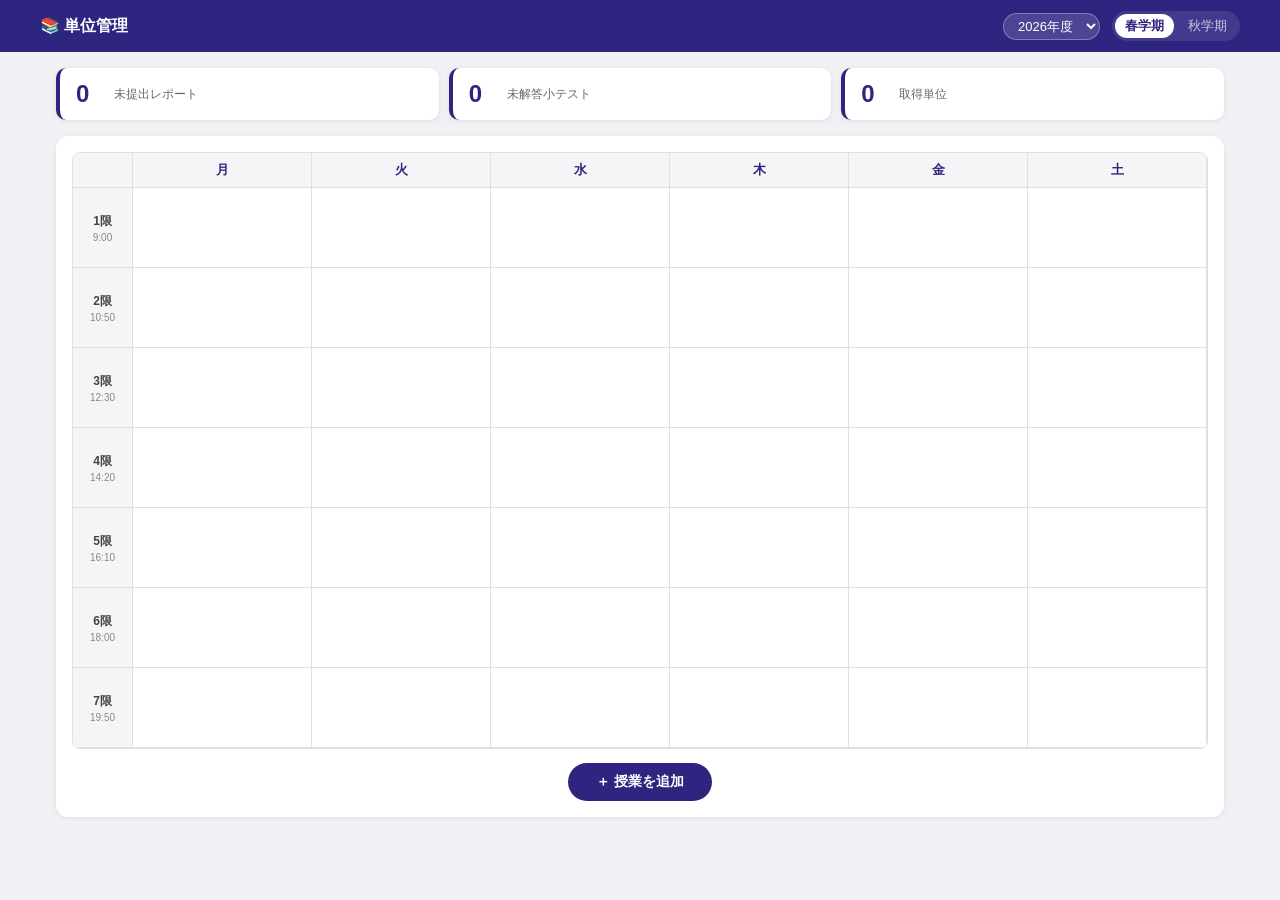
==== index.html @ ec907c84 "Rename index .html to index.html" ====
<!DOCTYPE html>
<html lang="ja">
<head>
  <meta charset="UTF-8">
  <meta name="viewport" content="width=device-width, initial-scale=1.0">
  <title>単位管理ツール</title>
  <link rel="stylesheet" href="style.css">
</head>
<body>

  <!-- ===== ヘッダー ===== -->
  <header class="app-header">
    <div class="header-inner">
      <span class="app-logo">📚 単位管理</span>
      <div class="header-controls">
        <!-- 年度・学期切り替え -->
        <select id="year-select" class="select-pill">
          <option value="2026">2026年度</option>
          <option value="2025">2025年度</option>
        </select>
        <div class="semester-toggle">
          <label class="sem-label">
            <input type="radio" name="semester" value="spring" checked>
            <span>春学期</span>
          </label>
          <label class="sem-label">
            <input type="radio" name="semester" value="fall">
            <span>秋学期</span>
          </label>
        </div>
      </div>
    </div>
  </header>

  <!-- ===== メインエリア ===== -->
  <main class="app-main">

    <!-- ダッシュボード：未提出・未解答バッジ -->
    <section class="dashboard-bar">
      <div class="dash-card" id="report-card">
        <span class="dash-count" id="report-count">0</span>
        <span class="dash-label">未提出レポート</span>
      </div>
      <div class="dash-card" id="quiz-card">
        <span class="dash-count" id="quiz-count">0</span>
        <span class="dash-label">未解答小テスト</span>
      </div>
      <div class="dash-card">
        <span class="dash-count" id="credit-count">0</span>
        <span class="dash-label">取得単位</span>
      </div>
    </section>

    <!-- 時間割グリッド -->
    <section class="timetable-section">
      <div class="timetable-wrapper">

        <!-- グリッドのヘッダー行（曜日） -->
        <div class="timetable-grid">
          <div class="cell-corner"></div>
          <div class="cell-day">月</div>
          <div class="cell-day">火</div>
          <div class="cell-day">水</div>
          <div class="cell-day">木</div>
          <div class="cell-day">金</div>
          <div class="cell-day">土</div>

          <!-- 1限〜7限のセル（JavaScriptが授業カードを入れる場所） -->
          <div class="cell-period">1限<span class="period-time">9:00</span></div>
          <div class="cell course-slot" data-day="mon" data-period="1"></div>
          <div class="cell course-slot" data-day="tue" data-period="1"></div>
          <div class="cell course-slot" data-day="wed" data-period="1"></div>
          <div class="cell course-slot" data-day="thu" data-period="1"></div>
          <div class="cell course-slot" data-day="fri" data-period="1"></div>
          <div class="cell course-slot" data-day="sat" data-period="1"></div>

          <div class="cell-period">2限<span class="period-time">10:50</span></div>
          <div class="cell course-slot" data-day="mon" data-period="2"></div>
          <div class="cell course-slot" data-day="tue" data-period="2"></div>
          <div class="cell course-slot" data-day="wed" data-period="2"></div>
          <div class="cell course-slot" data-day="thu" data-period="2"></div>
          <div class="cell course-slot" data-day="fri" data-period="2"></div>
          <div class="cell course-slot" data-day="sat" data-period="2"></div>

          <div class="cell-period">3限<span class="period-time">12:30</span></div>
          <div class="cell course-slot" data-day="mon" data-period="3"></div>
          <div class="cell course-slot" data-day="tue" data-period="3"></div>
          <div class="cell course-slot" data-day="wed" data-period="3"></div>
          <div class="cell course-slot" data-day="thu" data-period="3"></div>
          <div class="cell course-slot" data-day="fri" data-period="3"></div>
          <div class="cell course-slot" data-day="sat" data-period="3"></div>

          <div class="cell-period">4限<span class="period-time">14:20</span></div>
          <div class="cell course-slot" data-day="mon" data-period="4"></div>
          <div class="cell course-slot" data-day="tue" data-period="4"></div>
          <div class="cell course-slot" data-day="wed" data-period="4"></div>
          <div class="cell course-slot" data-day="thu" data-period="4"></div>
          <div class="cell course-slot" data-day="fri" data-period="4"></div>
          <div class="cell course-slot" data-day="sat" data-period="4"></div>

          <div class="cell-period">5限<span class="period-time">16:10</span></div>
          <div class="cell course-slot" data-day="mon" data-period="5"></div>
          <div class="cell course-slot" data-day="tue" data-period="5"></div>
          <div class="cell course-slot" data-day="wed" data-period="5"></div>
          <div class="cell course-slot" data-day="thu" data-period="5"></div>
          <div class="cell course-slot" data-day="fri" data-period="5"></div>
          <div class="cell course-slot" data-day="sat" data-period="5"></div>

          <div class="cell-period">6限<span class="period-time">18:00</span></div>
          <div class="cell course-slot" data-day="mon" data-period="6"></div>
          <div class="cell course-slot" data-day="tue" data-period="6"></div>
          <div class="cell course-slot" data-day="wed" data-period="6"></div>
          <div class="cell course-slot" data-day="thu" data-period="6"></div>
          <div class="cell course-slot" data-day="fri" data-period="6"></div>
          <div class="cell course-slot" data-day="sat" data-period="6"></div>

          <div class="cell-period">7限<span class="period-time">19:50</span></div>
          <div class="cell course-slot" data-day="mon" data-period="7"></div>
          <div class="cell course-slot" data-day="tue" data-period="7"></div>
          <div class="cell course-slot" data-day="wed" data-period="7"></div>
          <div class="cell course-slot" data-day="thu" data-period="7"></div>
          <div class="cell course-slot" data-day="fri" data-period="7"></div>
          <div class="cell course-slot" data-day="sat" data-period="7"></div>
        </div>

      </div>

      <!-- 授業追加ボタン -->
      <button class="btn-add-course" id="btn-add-course">＋ 授業を追加</button>
    </section>

  </main>

  <!-- ===== 授業追加モーダル ===== -->
  <div class="modal-overlay" id="modal-add" style="display:none">
    <div class="modal">
      <div class="modal-header">
        <h2 class="modal-title">授業を追加</h2>
        <button class="modal-close" id="modal-close">✕</button>
      </div>
      <div class="modal-body">
        <div class="form-row">
          <label class="form-label">科目名</label>
          <input type="text" id="input-name" class="form-input" placeholder="例：経営社会学">
        </div>
        <div class="form-row two-col">
          <div>
            <label class="form-label">曜日</label>
            <select id="input-day" class="form-input">
              <option value="mon">月</option>
              <option value="tue">火</option>
              <option value="wed">水</option>
              <option value="thu">木</option>
              <option value="fri">金</option>
              <option value="sat">土</option>
            </select>
          </div>
          <div>
            <label class="form-label">時限</label>
            <select id="input-period" class="form-input">
              <option value="1">1限</option>
              <option value="2">2限</option>
              <option value="3">3限</option>
              <option value="4">4限</option>
              <option value="5">5限</option>
              <option value="6">6限</option>
              <option value="7">7限</option>
            </select>
          </div>
        </div>
        <div class="form-row two-col">
          <div>
            <label class="form-label">単位数</label>
            <select id="input-credits" class="form-input">
              <option value="1">1単位</option>
              <option value="2">2単位</option>
              <option value="3">3単位</option>
              <option value="4">4単位</option>
            </select>
          </div>
          <div>
            <label class="form-label">種別</label>
            <select id="input-color" class="form-input">
              <option value="blue">履修登録（青）</option>
              <option value="green">メディア（緑）</option>
              <option value="red">仮参加（赤）</option>
            </select>
          </div>
        </div>
        <div class="form-row">
          <label class="form-label">担当教員</label>
          <input type="text" id="input-teacher" class="form-input" placeholder="例：山下 充">
        </div>
        <div class="form-row">
          <label class="form-label">教室</label>
          <input type="text" id="input-room" class="form-input" placeholder="例：LS401">
        </div>
        <button class="btn-submit" id="btn-submit-course">追加する</button>
      </div>
    </div>
  </div>

  <script src="data.js"></script>
  <script src="app.js"></script>
</body>
</html>
---- style.css ----
/* =====================
   リセット・基本設定
   ===================== */
* {
  box-sizing: border-box;
  margin: 0;
  padding: 0;
}

body {
  font-family: -apple-system, 'Helvetica Neue', Arial, sans-serif;
  background: #f0f0f5;
  color: #1a1a2e;
  min-height: 100vh;
}

/* =====================
   ヘッダー
   ===================== */
.app-header {
  background: #2d2580;   /* o-meijiの紫色 */
  color: white;
  padding: 0 16px;
  height: 52px;
  display: flex;
  align-items: center;
  position: sticky;
  top: 0;
  z-index: 100;
}

.header-inner {
  width: 100%;
  max-width: 1200px;
  margin: 0 auto;
  display: flex;
  align-items: center;
  justify-content: space-between;
}

.app-logo {
  font-size: 16px;
  font-weight: 600;
}

.header-controls {
  display: flex;
  align-items: center;
  gap: 12px;
}

/* 年度セレクト */
.select-pill {
  background: rgba(255,255,255,0.15);
  color: white;
  border: 1px solid rgba(255,255,255,0.3);
  border-radius: 20px;
  padding: 4px 10px;
  font-size: 13px;
  cursor: pointer;
}

/* 春学期・秋学期ラジオボタン */
.semester-toggle {
  display: flex;
  gap: 4px;
  background: rgba(255,255,255,0.1);
  border-radius: 20px;
  padding: 3px;
}

.sem-label {
  display: flex;
  align-items: center;
  cursor: pointer;
}

.sem-label input[type="radio"] {
  display: none;  /* ラジオボタン本体は非表示 */
}

.sem-label span {
  font-size: 13px;
  padding: 3px 10px;
  border-radius: 16px;
  color: rgba(255,255,255,0.7);
  transition: all 0.2s;
}

/* 選択中の学期は白背景 */
.sem-label input[type="radio"]:checked + span {
  background: white;
  color: #2d2580;
  font-weight: 600;
}

/* =====================
   メインエリア
   ===================== */
.app-main {
  max-width: 1200px;
  margin: 0 auto;
  padding: 16px;
}

/* =====================
   ダッシュボードバー
   ===================== */
.dashboard-bar {
  display: flex;
  gap: 10px;
  margin-bottom: 16px;
}

.dash-card {
  flex: 1;
  background: white;
  border-radius: 10px;
  padding: 12px 16px;
  display: flex;
  align-items: center;
  gap: 10px;
  border-left: 4px solid #2d2580;
  box-shadow: 0 1px 4px rgba(0,0,0,0.08);
}

.dash-count {
  font-size: 24px;
  font-weight: 700;
  color: #2d2580;
  min-width: 28px;
}

.dash-label {
  font-size: 12px;
  color: #666;
}

/* =====================
   時間割グリッド
   ===================== */
.timetable-section {
  background: white;
  border-radius: 12px;
  padding: 16px;
  box-shadow: 0 1px 4px rgba(0,0,0,0.08);
}

.timetable-wrapper {
  overflow-x: auto;  /* スマホで横スクロール可能に */
}

.timetable-grid {
  display: grid;
  /* 時限列(60px) + 曜日6列(均等) */
  grid-template-columns: 60px repeat(6, 1fr);
  min-width: 560px;
  border: 1px solid #e0e0e0;
  border-radius: 8px;
  overflow: hidden;
}

/* 角（空白セル） */
.cell-corner {
  background: #f5f5f7;
  border-right: 1px solid #e0e0e0;
  border-bottom: 1px solid #e0e0e0;
}

/* 曜日ヘッダー */
.cell-day {
  background: #f5f5f7;
  text-align: center;
  font-size: 13px;
  font-weight: 600;
  color: #2d2580;
  padding: 8px 4px;
  border-right: 1px solid #e0e0e0;
  border-bottom: 1px solid #e0e0e0;
}

/* 時限セル（左端の1・2・3…） */
.cell-period {
  background: #f5f5f7;
  display: flex;
  flex-direction: column;
  align-items: center;
  justify-content: center;
  font-size: 12px;
  font-weight: 600;
  color: #444;
  padding: 8px 4px;
  border-right: 1px solid #e0e0e0;
  border-bottom: 1px solid #e0e0e0;
  min-height: 80px;
}

.period-time {
  font-size: 10px;
  font-weight: 400;
  color: #888;
  margin-top: 2px;
}

/* 授業が入るセル（空のとき） */
.cell {
  border-right: 1px solid #e0e0e0;
  border-bottom: 1px solid #e0e0e0;
  min-height: 80px;
  padding: 4px;
}

/* =====================
   授業カード
   ===================== */
.course-card {
  height: 100%;
  min-height: 72px;
  border-radius: 6px;
  padding: 6px 8px;
  cursor: pointer;
  position: relative;
  transition: opacity 0.15s;
  border-left: 3px solid;
}

.course-card:hover {
  opacity: 0.85;
}

/* 色分け：青（履修登録） */
.course-card.color-blue {
  background: #ddeeff;
  border-color: #378ADD;
}

/* 色分け：緑（メディア） */
.course-card.color-green {
  background: #ddf5ec;
  border-color: #1D9E75;
}

/* 色分け：赤（仮参加） */
.course-card.color-red {
  background: #ffdddd;
  border-color: #E24B4A;
}

.course-name {
  font-size: 12px;
  font-weight: 600;
  color: #1a1a2e;
  line-height: 1.3;
  margin-bottom: 3px;
}

.course-meta {
  font-size: 10px;
  color: #555;
  line-height: 1.4;
}

.course-arrow {
  position: absolute;
  right: 6px;
  top: 6px;
  font-size: 10px;
  color: #888;
}

/* =====================
   授業追加ボタン
   ===================== */
.btn-add-course {
  display: block;
  margin: 14px auto 0;
  padding: 10px 28px;
  background: #2d2580;
  color: white;
  border: none;
  border-radius: 24px;
  font-size: 14px;
  font-weight: 600;
  cursor: pointer;
  transition: background 0.2s;
}

.btn-add-course:hover {
  background: #3d35a0;
}

/* =====================
   モーダル（授業追加フォーム）
   ===================== */
.modal-overlay {
  position: fixed;
  inset: 0;
  background: rgba(0,0,0,0.45);
  display: flex;
  align-items: center;
  justify-content: center;
  z-index: 200;
  padding: 16px;
}

.modal {
  background: white;
  border-radius: 16px;
  width: 100%;
  max-width: 420px;
  max-height: 90vh;
  overflow-y: auto;
}

.modal-header {
  display: flex;
  align-items: center;
  justify-content: space-between;
  padding: 16px 20px 12px;
  border-bottom: 1px solid #eee;
}

.modal-title {
  font-size: 16px;
  font-weight: 600;
  color: #1a1a2e;
}

.modal-close {
  background: none;
  border: none;
  font-size: 18px;
  color: #888;
  cursor: pointer;
  padding: 4px;
}

.modal-body {
  padding: 16px 20px 20px;
  display: flex;
  flex-direction: column;
  gap: 12px;
}

.form-row {
  display: flex;
  flex-direction: column;
  gap: 4px;
}

.form-row.two-col {
  flex-direction: row;
  gap: 10px;
}

.form-row.two-col > div {
  flex: 1;
  display: flex;
  flex-direction: column;
  gap: 4px;
}

.form-label {
  font-size: 12px;
  font-weight: 600;
  color: #444;
}

.form-input {
  padding: 8px 10px;
  border: 1px solid #ddd;
  border-radius: 8px;
  font-size: 14px;
  color: #1a1a2e;
  width: 100%;
}

.form-input:focus {
  outline: none;
  border-color: #2d2580;
}

.btn-submit {
  margin-top: 4px;
  padding: 11px;
  background: #2d2580;
  color: white;
  border: none;
  border-radius: 10px;
  font-size: 15px;
  font-weight: 600;
  cursor: pointer;
  width: 100%;
}

.btn-submit:hover {
  background: #3d35a0;
}

/* =====================
   スマホ対応
   ===================== */
@media (max-width: 600px) {
  .dashboard-bar {
    flex-direction: column;
  }
  .app-logo {
    font-size: 14px;
  }
}
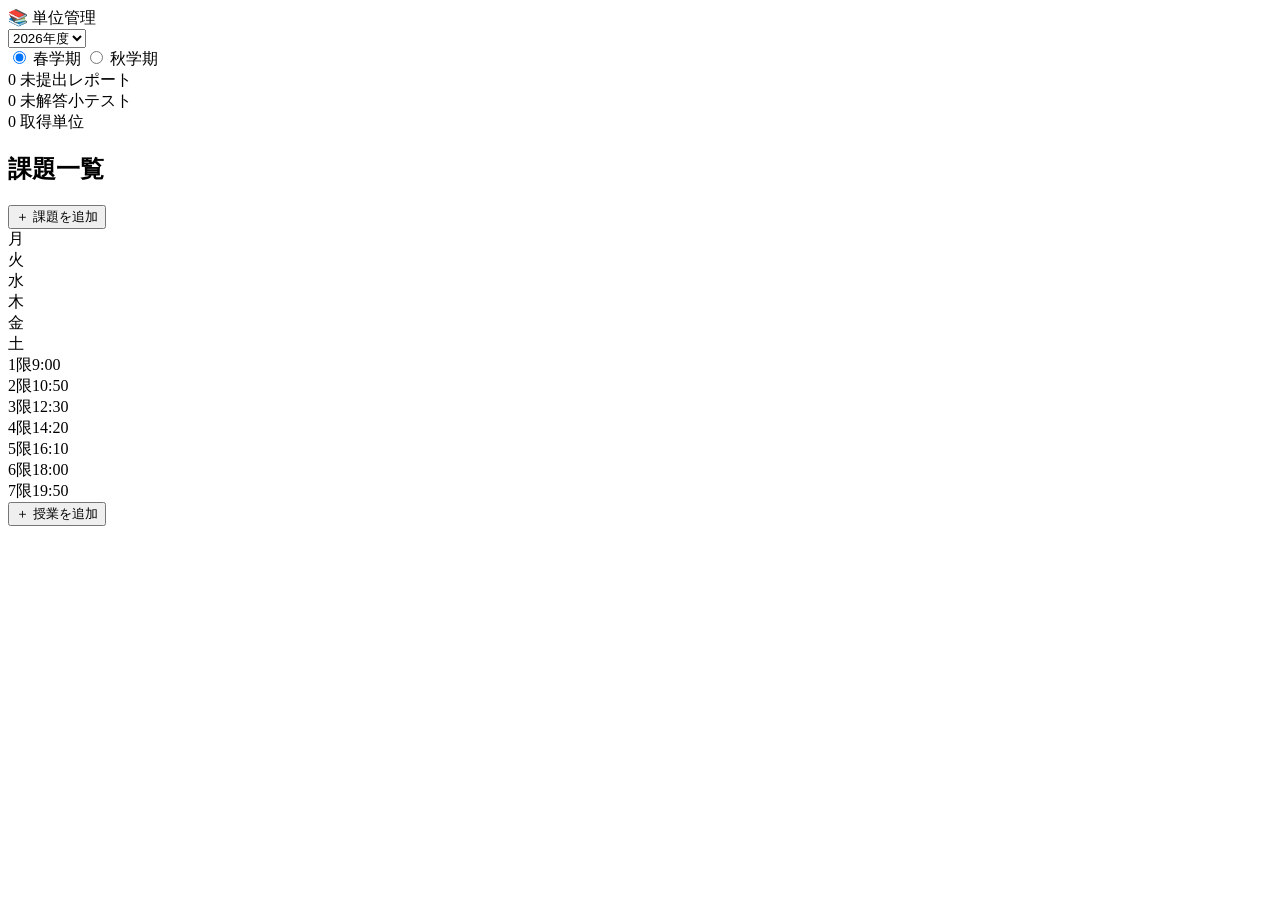
==== commit 9d2a5430: "Rename index (14).html to index.html" ====
--- a/index.html
+++ b/index.html
@@ -8,12 +8,10 @@
 </head>
 <body>
 
-  <!-- ===== ヘッダー ===== -->
   <header class="app-header">
     <div class="header-inner">
       <span class="app-logo">📚 単位管理</span>
       <div class="header-controls">
-        <!-- 年度・学期切り替え -->
         <select id="year-select" class="select-pill">
           <option value="2026">2026年度</option>
           <option value="2025">2025年度</option>
@@ -32,16 +30,15 @@
     </div>
   </header>
 
-  <!-- ===== メインエリア ===== -->
   <main class="app-main">
 
-    <!-- ダッシュボード：未提出・未解答バッジ -->
+    <!-- ダッシュボードバー -->
     <section class="dashboard-bar">
-      <div class="dash-card" id="report-card">
+      <div class="dash-card">
         <span class="dash-count" id="report-count">0</span>
         <span class="dash-label">未提出レポート</span>
       </div>
-      <div class="dash-card" id="quiz-card">
+      <div class="dash-card">
         <span class="dash-count" id="quiz-count">0</span>
         <span class="dash-label">未解答小テスト</span>
       </div>
@@ -51,11 +48,18 @@
       </div>
     </section>
 
+    <!-- 課題一覧 -->
+    <section class="task-section">
+      <div class="section-header">
+        <h2 class="section-title">課題一覧</h2>
+        <button class="btn-add-task" id="btn-add-task">＋ 課題を追加</button>
+      </div>
+      <div id="task-list"></div>
+    </section>
+
     <!-- 時間割グリッド -->
     <section class="timetable-section">
       <div class="timetable-wrapper">
-
-        <!-- グリッドのヘッダー行（曜日） -->
         <div class="timetable-grid">
           <div class="cell-corner"></div>
           <div class="cell-day">月</div>
@@ -65,7 +69,6 @@
           <div class="cell-day">金</div>
           <div class="cell-day">土</div>
 
-          <!-- 1限〜7限のセル（JavaScriptが授業カードを入れる場所） -->
           <div class="cell-period">1限<span class="period-time">9:00</span></div>
           <div class="cell course-slot" data-day="mon" data-period="1"></div>
           <div class="cell course-slot" data-day="tue" data-period="1"></div>
@@ -122,21 +125,18 @@
           <div class="cell course-slot" data-day="fri" data-period="7"></div>
           <div class="cell course-slot" data-day="sat" data-period="7"></div>
         </div>
-
-      </div>
-
-      <!-- 授業追加ボタン -->
+      </div>
       <button class="btn-add-course" id="btn-add-course">＋ 授業を追加</button>
     </section>
 
   </main>
 
-  <!-- ===== 授業追加モーダル ===== -->
-  <div class="modal-overlay" id="modal-add" style="display:none">
+  <!-- 授業追加モーダル -->
+  <div class="modal-overlay" id="modal-add-course" style="display:none">
     <div class="modal">
       <div class="modal-header">
         <h2 class="modal-title">授業を追加</h2>
-        <button class="modal-close" id="modal-close">✕</button>
+        <button class="modal-close" id="modal-course-close">✕</button>
       </div>
       <div class="modal-body">
         <div class="form-row">
@@ -200,6 +200,45 @@
     </div>
   </div>
 
+  <!-- 課題追加モーダル -->
+  <div class="modal-overlay" id="modal-add-task" style="display:none">
+    <div class="modal">
+      <div class="modal-header">
+        <h2 class="modal-title">課題を追加</h2>
+        <button class="modal-close" id="modal-task-close">✕</button>
+      </div>
+      <div class="modal-body">
+        <div class="form-row">
+          <label class="form-label">授業</label>
+          <select id="input-task-course" class="form-input"></select>
+        </div>
+        <div class="form-row">
+          <label class="form-label">課題名</label>
+          <input type="text" id="input-task-title" class="form-input" placeholder="例：第2章レポート">
+        </div>
+        <div class="form-row">
+          <label class="form-label">種別</label>
+          <select id="input-task-type" class="form-input">
+            <option value="report">レポート</option>
+            <option value="quiz">小テスト</option>
+            <option value="other">その他</option>
+          </select>
+        </div>
+        <div class="form-row two-col">
+          <div>
+            <label class="form-label">締切日</label>
+            <input type="date" id="input-task-deadline" class="form-input">
+          </div>
+          <div>
+            <label class="form-label">やる予定日</label>
+            <input type="date" id="input-task-planned" class="form-input">
+          </div>
+        </div>
+        <button class="btn-submit" id="btn-submit-task">追加する</button>
+      </div>
+    </div>
+  </div>
+
   <script src="data.js"></script>
   <script src="app.js"></script>
 </body>
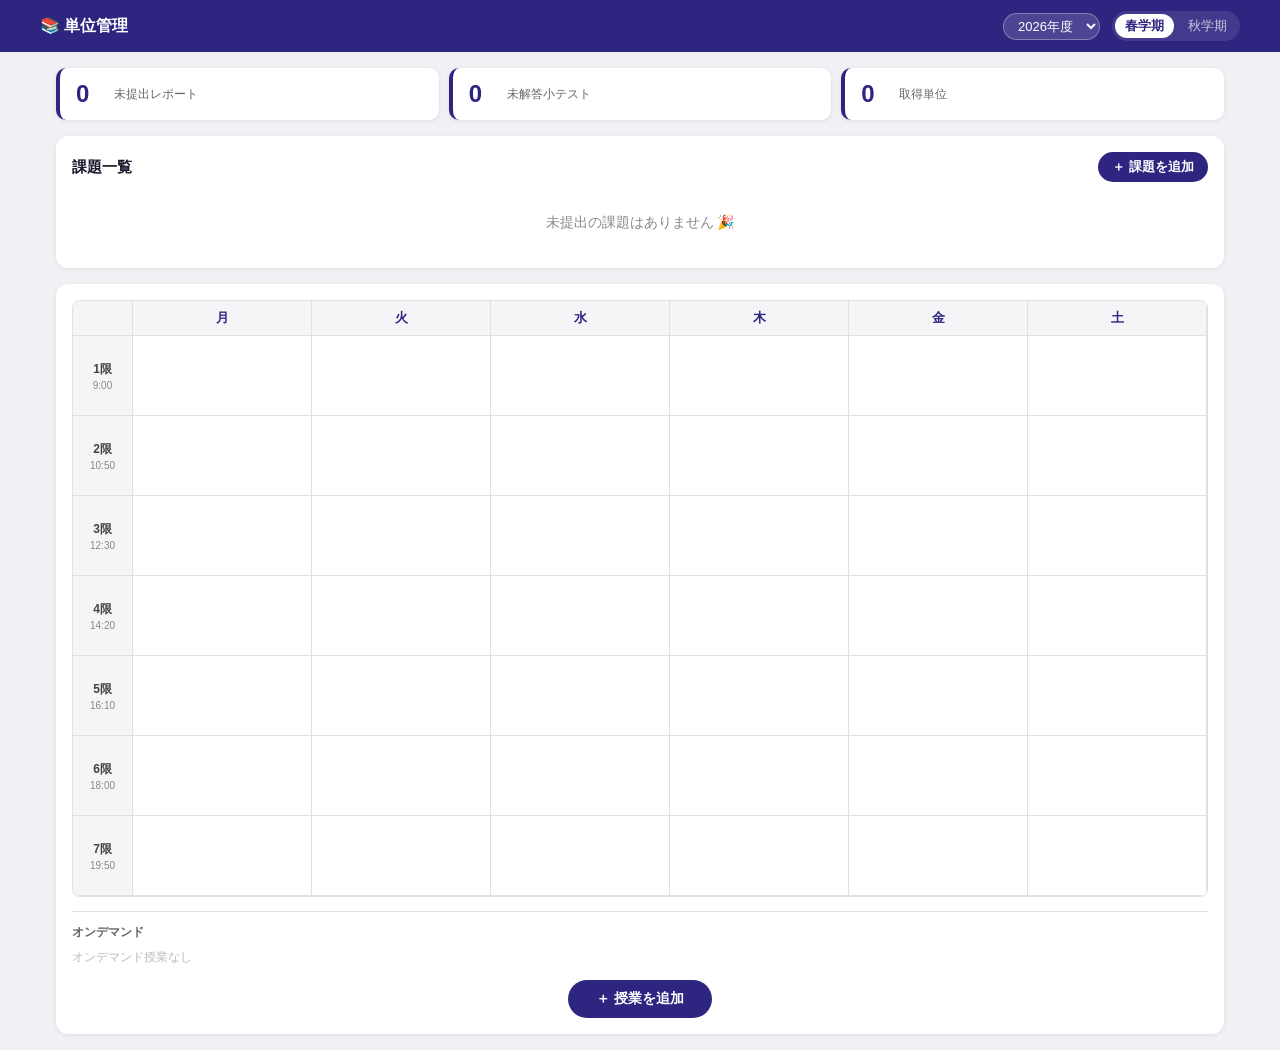
==== commit 5d4958da: "Update index.html" ====
--- a/index.html
+++ b/index.html
@@ -32,7 +32,6 @@
 
   <main class="app-main">
 
-    <!-- ダッシュボードバー -->
     <section class="dashboard-bar">
       <div class="dash-card">
         <span class="dash-count" id="report-count">0</span>
@@ -48,7 +47,6 @@
       </div>
     </section>
 
-    <!-- 課題一覧 -->
     <section class="task-section">
       <div class="section-header">
         <h2 class="section-title">課題一覧</h2>
@@ -57,7 +55,6 @@
       <div id="task-list"></div>
     </section>
 
-    <!-- 時間割グリッド -->
     <section class="timetable-section">
       <div class="timetable-wrapper">
         <div class="timetable-grid">
@@ -126,6 +123,13 @@
           <div class="cell course-slot" data-day="sat" data-period="7"></div>
         </div>
       </div>
+
+      <!-- オンデマンドセクション -->
+      <div class="ondemand-section">
+        <div class="ondemand-label">オンデマンド</div>
+        <div id="ondemand-list" class="ondemand-list"></div>
+      </div>
+
       <button class="btn-add-course" id="btn-add-course">＋ 授業を追加</button>
     </section>
 
@@ -143,29 +147,41 @@
           <label class="form-label">科目名</label>
           <input type="text" id="input-name" class="form-input" placeholder="例：経営社会学">
         </div>
-        <div class="form-row two-col">
-          <div>
-            <label class="form-label">曜日</label>
-            <select id="input-day" class="form-input">
-              <option value="mon">月</option>
-              <option value="tue">火</option>
-              <option value="wed">水</option>
-              <option value="thu">木</option>
-              <option value="fri">金</option>
-              <option value="sat">土</option>
-            </select>
-          </div>
-          <div>
-            <label class="form-label">時限</label>
-            <select id="input-period" class="form-input">
-              <option value="1">1限</option>
-              <option value="2">2限</option>
-              <option value="3">3限</option>
-              <option value="4">4限</option>
-              <option value="5">5限</option>
-              <option value="6">6限</option>
-              <option value="7">7限</option>
-            </select>
+        <div class="form-row">
+          <label class="form-label">授業形式</label>
+          <select id="input-format" class="form-input" onchange="toggleDayPeriod(this.value)">
+            <option value="face">対面（青）</option>
+            <option value="media">メディア（緑）</option>
+            <option value="trial">仮参加（赤）</option>
+            <option value="ondemand">オンデマンド（紫）</option>
+            <option value="hybrid">対面＋オンデマンド併用（オレンジ）</option>
+          </select>
+        </div>
+        <div id="day-period-row">
+          <div class="form-row two-col">
+            <div>
+              <label class="form-label">曜日</label>
+              <select id="input-day" class="form-input">
+                <option value="mon">月</option>
+                <option value="tue">火</option>
+                <option value="wed">水</option>
+                <option value="thu">木</option>
+                <option value="fri">金</option>
+                <option value="sat">土</option>
+              </select>
+            </div>
+            <div>
+              <label class="form-label">時限</label>
+              <select id="input-period" class="form-input">
+                <option value="1">1限</option>
+                <option value="2">2限</option>
+                <option value="3">3限</option>
+                <option value="4">4限</option>
+                <option value="5">5限</option>
+                <option value="6">6限</option>
+                <option value="7">7限</option>
+              </select>
+            </div>
           </div>
         </div>
         <div class="form-row two-col">
@@ -178,14 +194,6 @@
               <option value="4">4単位</option>
             </select>
           </div>
-          <div>
-            <label class="form-label">種別</label>
-            <select id="input-color" class="form-input">
-              <option value="blue">履修登録（青）</option>
-              <option value="green">メディア（緑）</option>
-              <option value="red">仮参加（赤）</option>
-            </select>
-          </div>
         </div>
         <div class="form-row">
           <label class="form-label">担当教員</label>
--- a/style.css
+++ b/style.css
@@ -0,0 +1,869 @@
+/* =====================
+   リセット・基本設定
+   ===================== */
+* {
+  box-sizing: border-box;
+  margin: 0;
+  padding: 0;
+}
+
+body {
+  font-family: -apple-system, 'Helvetica Neue', Arial, sans-serif;
+  background: #f0f0f5;
+  color: #1a1a2e;
+  min-height: 100vh;
+}
+
+/* =====================
+   ヘッダー
+   ===================== */
+.app-header {
+  background: #2d2580;   /* o-meijiの紫色 */
+  color: white;
+  padding: 0 16px;
+  height: 52px;
+  display: flex;
+  align-items: center;
+  position: sticky;
+  top: 0;
+  z-index: 100;
+}
+
+.header-inner {
+  width: 100%;
+  max-width: 1200px;
+  margin: 0 auto;
+  display: flex;
+  align-items: center;
+  justify-content: space-between;
+}
+
+.app-logo {
+  font-size: 16px;
+  font-weight: 600;
+}
+
+.header-controls {
+  display: flex;
+  align-items: center;
+  gap: 12px;
+}
+
+/* 年度セレクト */
+.select-pill {
+  background: rgba(255,255,255,0.15);
+  color: white;
+  border: 1px solid rgba(255,255,255,0.3);
+  border-radius: 20px;
+  padding: 4px 10px;
+  font-size: 13px;
+  cursor: pointer;
+}
+
+/* 春学期・秋学期ラジオボタン */
+.semester-toggle {
+  display: flex;
+  gap: 4px;
+  background: rgba(255,255,255,0.1);
+  border-radius: 20px;
+  padding: 3px;
+}
+
+.sem-label {
+  display: flex;
+  align-items: center;
+  cursor: pointer;
+}
+
+.sem-label input[type="radio"] {
+  display: none;  /* ラジオボタン本体は非表示 */
+}
+
+.sem-label span {
+  font-size: 13px;
+  padding: 3px 10px;
+  border-radius: 16px;
+  color: rgba(255,255,255,0.7);
+  transition: all 0.2s;
+}
+
+/* 選択中の学期は白背景 */
+.sem-label input[type="radio"]:checked + span {
+  background: white;
+  color: #2d2580;
+  font-weight: 600;
+}
+
+/* =====================
+   メインエリア
+   ===================== */
+.app-main {
+  max-width: 1200px;
+  margin: 0 auto;
+  padding: 16px;
+}
+
+/* =====================
+   ダッシュボードバー
+   ===================== */
+.dashboard-bar {
+  display: flex;
+  gap: 10px;
+  margin-bottom: 16px;
+}
+
+.dash-card {
+  flex: 1;
+  background: white;
+  border-radius: 10px;
+  padding: 12px 16px;
+  display: flex;
+  align-items: center;
+  gap: 10px;
+  border-left: 4px solid #2d2580;
+  box-shadow: 0 1px 4px rgba(0,0,0,0.08);
+}
+
+.dash-count {
+  font-size: 24px;
+  font-weight: 700;
+  color: #2d2580;
+  min-width: 28px;
+}
+
+.dash-label {
+  font-size: 12px;
+  color: #666;
+}
+
+/* =====================
+   時間割グリッド
+   ===================== */
+.timetable-section {
+  background: white;
+  border-radius: 12px;
+  padding: 16px;
+  box-shadow: 0 1px 4px rgba(0,0,0,0.08);
+}
+
+.timetable-wrapper {
+  overflow-x: auto;  /* スマホで横スクロール可能に */
+}
+
+.timetable-grid {
+  display: grid;
+  /* 時限列(60px) + 曜日6列(均等) */
+  grid-template-columns: 60px repeat(6, 1fr);
+  min-width: 560px;
+  border: 1px solid #e0e0e0;
+  border-radius: 8px;
+  overflow: hidden;
+}
+
+/* 角（空白セル） */
+.cell-corner {
+  background: #f5f5f7;
+  border-right: 1px solid #e0e0e0;
+  border-bottom: 1px solid #e0e0e0;
+}
+
+/* 曜日ヘッダー */
+.cell-day {
+  background: #f5f5f7;
+  text-align: center;
+  font-size: 13px;
+  font-weight: 600;
+  color: #2d2580;
+  padding: 8px 4px;
+  border-right: 1px solid #e0e0e0;
+  border-bottom: 1px solid #e0e0e0;
+}
+
+/* 時限セル（左端の1・2・3…） */
+.cell-period {
+  background: #f5f5f7;
+  display: flex;
+  flex-direction: column;
+  align-items: center;
+  justify-content: center;
+  font-size: 12px;
+  font-weight: 600;
+  color: #444;
+  padding: 8px 4px;
+  border-right: 1px solid #e0e0e0;
+  border-bottom: 1px solid #e0e0e0;
+  min-height: 80px;
+}
+
+.period-time {
+  font-size: 10px;
+  font-weight: 400;
+  color: #888;
+  margin-top: 2px;
+}
+
+/* 授業が入るセル（空のとき） */
+.cell {
+  border-right: 1px solid #e0e0e0;
+  border-bottom: 1px solid #e0e0e0;
+  min-height: 80px;
+  padding: 4px;
+}
+
+/* =====================
+   授業カード
+   ===================== */
+.course-card {
+  height: 100%;
+  min-height: 72px;
+  border-radius: 6px;
+  padding: 6px 8px;
+  cursor: pointer;
+  position: relative;
+  transition: opacity 0.15s;
+  border-left: 3px solid;
+}
+
+.course-card:hover {
+  opacity: 0.85;
+}
+
+/* 色分け：青（履修登録） */
+.course-card.color-blue {
+  background: #ddeeff;
+  border-color: #378ADD;
+}
+
+/* 色分け：緑（メディア） */
+.course-card.color-green {
+  background: #ddf5ec;
+  border-color: #1D9E75;
+}
+
+/* 色分け：赤（仮参加） */
+.course-card.color-red {
+  background: #ffdddd;
+  border-color: #E24B4A;
+}
+
+.course-name {
+  font-size: 12px;
+  font-weight: 600;
+  color: #1a1a2e;
+  line-height: 1.3;
+  margin-bottom: 3px;
+}
+
+.course-meta {
+  font-size: 10px;
+  color: #555;
+  line-height: 1.4;
+}
+
+.course-arrow {
+  position: absolute;
+  right: 6px;
+  top: 6px;
+  font-size: 10px;
+  color: #888;
+}
+
+/* =====================
+   授業追加ボタン
+   ===================== */
+.btn-add-course {
+  display: block;
+  margin: 14px auto 0;
+  padding: 10px 28px;
+  background: #2d2580;
+  color: white;
+  border: none;
+  border-radius: 24px;
+  font-size: 14px;
+  font-weight: 600;
+  cursor: pointer;
+  transition: background 0.2s;
+}
+
+.btn-add-course:hover {
+  background: #3d35a0;
+}
+
+/* =====================
+   モーダル（授業追加フォーム）
+   ===================== */
+.modal-overlay {
+  position: fixed;
+  inset: 0;
+  background: rgba(0,0,0,0.45);
+  display: flex;
+  align-items: center;
+  justify-content: center;
+  z-index: 200;
+  padding: 16px;
+}
+
+.modal {
+  background: white;
+  border-radius: 16px;
+  width: 100%;
+  max-width: 420px;
+  max-height: 90vh;
+  overflow-y: auto;
+}
+
+.modal-header {
+  display: flex;
+  align-items: center;
+  justify-content: space-between;
+  padding: 16px 20px 12px;
+  border-bottom: 1px solid #eee;
+}
+
+.modal-title {
+  font-size: 16px;
+  font-weight: 600;
+  color: #1a1a2e;
+}
+
+.modal-close {
+  background: none;
+  border: none;
+  font-size: 18px;
+  color: #888;
+  cursor: pointer;
+  padding: 4px;
+}
+
+.modal-body {
+  padding: 16px 20px 20px;
+  display: flex;
+  flex-direction: column;
+  gap: 12px;
+}
+
+.form-row {
+  display: flex;
+  flex-direction: column;
+  gap: 4px;
+}
+
+.form-row.two-col {
+  flex-direction: row;
+  gap: 10px;
+}
+
+.form-row.two-col > div {
+  flex: 1;
+  display: flex;
+  flex-direction: column;
+  gap: 4px;
+}
+
+.form-label {
+  font-size: 12px;
+  font-weight: 600;
+  color: #444;
+}
+
+.form-input {
+  padding: 8px 10px;
+  border: 1px solid #ddd;
+  border-radius: 8px;
+  font-size: 14px;
+  color: #1a1a2e;
+  width: 100%;
+}
+
+.form-input:focus {
+  outline: none;
+  border-color: #2d2580;
+}
+
+.btn-submit {
+  margin-top: 4px;
+  padding: 11px;
+  background: #2d2580;
+  color: white;
+  border: none;
+  border-radius: 10px;
+  font-size: 15px;
+  font-weight: 600;
+  cursor: pointer;
+  width: 100%;
+}
+
+.btn-submit:hover {
+  background: #3d35a0;
+}
+
+/* =====================
+   スマホ対応
+   ===================== */
+@media (max-width: 600px) {
+  .dashboard-bar {
+    flex-direction: column;
+  }
+  .app-logo {
+    font-size: 14px;
+  }
+}
+
+/* =====================
+   課題セクション
+   ===================== */
+.task-section {
+  background: white;
+  border-radius: 12px;
+  padding: 16px;
+  margin-bottom: 16px;
+  box-shadow: 0 1px 4px rgba(0,0,0,0.08);
+}
+
+.section-header {
+  display: flex;
+  align-items: center;
+  justify-content: space-between;
+  margin-bottom: 12px;
+}
+
+.section-title {
+  font-size: 15px;
+  font-weight: 600;
+  color: #1a1a2e;
+}
+
+.btn-add-task {
+  padding: 6px 14px;
+  background: #2d2580;
+  color: white;
+  border: none;
+  border-radius: 20px;
+  font-size: 13px;
+  font-weight: 600;
+  cursor: pointer;
+}
+
+.task-empty {
+  text-align: center;
+  color: #888;
+  font-size: 14px;
+  padding: 20px 0;
+}
+
+/* 課題カード */
+.task-card {
+  background: #f8f8fc;
+  border: 1px solid #e8e8f0;
+  border-radius: 10px;
+  padding: 12px 14px;
+  margin-bottom: 8px;
+  border-left: 4px solid #2d2580;
+}
+
+.task-card.warning {
+  border-left-color: #f0a500;
+  background: #fffbf0;
+}
+
+.task-card.urgent {
+  border-left-color: #E24B4A;
+  background: #fff5f5;
+}
+
+.task-top {
+  display: flex;
+  justify-content: space-between;
+  align-items: center;
+  margin-bottom: 4px;
+}
+
+.task-type-badge {
+  font-size: 10px;
+  font-weight: 600;
+  padding: 2px 7px;
+  border-radius: 99px;
+  margin-right: 6px;
+}
+
+.type-report { background: #ddeeff; color: #185FA5; }
+.type-quiz   { background: #ddf5ec; color: #0F6E56; }
+.type-other  { background: #f0f0f0; color: #555; }
+
+.task-course {
+  font-size: 12px;
+  color: #555;
+}
+
+.task-deadline {
+  font-size: 12px;
+  font-weight: 600;
+  color: #2d2580;
+}
+
+.task-deadline.warning { color: #f0a500; }
+.task-deadline.urgent  { color: #E24B4A; }
+
+.task-title {
+  font-size: 14px;
+  font-weight: 600;
+  color: #1a1a2e;
+  margin-bottom: 8px;
+}
+
+.task-bottom {
+  display: flex;
+  justify-content: space-between;
+  align-items: center;
+}
+
+.task-date {
+  font-size: 11px;
+  color: #888;
+}
+
+/* =====================
+   フクロウスタンプ
+   ===================== */
+.stamp-btn {
+  background: none;
+  border: none;
+  cursor: pointer;
+  padding: 0;
+}
+
+.stamp-owl {
+  width: 52px;
+  height: 52px;
+  border-radius: 50%;
+  border: 2.5px solid;
+  display: flex;
+  flex-direction: column;
+  align-items: center;
+  justify-content: center;
+  position: relative;
+  transition: all 0.2s;
+}
+
+.stamp-owl.unstamped {
+  border-color: #ccc;
+  background: #f5f5f5;
+}
+
+.stamp-owl.unstamped:hover {
+  border-color: #2d2580;
+  transform: scale(1.08);
+}
+
+.stamp-owl.stamped {
+  border-color: #c0392b;
+  background: #fff0f0;
+  transform: rotate(-8deg);
+  box-shadow: 0 0 0 2px #c0392b33;
+}
+
+.owl-body {
+  width: 22px;
+  height: 16px;
+  background: #888;
+  border-radius: 50% 50% 40% 40%;
+  position: relative;
+}
+
+.stamp-owl.stamped .owl-body { background: #c0392b; }
+
+.owl-eyes {
+  display: flex;
+  gap: 4px;
+  margin-top: -8px;
+}
+
+.owl-eye {
+  width: 7px;
+  height: 7px;
+  background: white;
+  border-radius: 50%;
+  border: 1.5px solid #555;
+}
+
+.stamp-owl.stamped .owl-eye { border-color: #c0392b; }
+
+.owl-beak {
+  width: 0;
+  height: 0;
+  border-left: 3px solid transparent;
+  border-right: 3px solid transparent;
+  border-top: 4px solid #f0a500;
+  margin-top: 1px;
+}
+
+.owl-text {
+  font-size: 8px;
+  font-weight: 700;
+  color: #888;
+  margin-top: 2px;
+  letter-spacing: 0.05em;
+}
+
+.stamp-owl.stamped .owl-text { color: #c0392b; }
+
+/* =====================
+   授業詳細ページ
+   ===================== */
+.btn-back {
+  background: rgba(255,255,255,0.15);
+  color: white;
+  border: 1px solid rgba(255,255,255,0.3);
+  border-radius: 20px;
+  padding: 5px 12px;
+  font-size: 13px;
+  cursor: pointer;
+}
+
+.detail-section {
+  background: white;
+  border-radius: 12px;
+  padding: 16px;
+  margin-bottom: 14px;
+  box-shadow: 0 1px 4px rgba(0,0,0,0.08);
+}
+
+.detail-info-grid {
+  display: grid;
+  grid-template-columns: 1fr 1fr;
+  gap: 8px;
+}
+
+.info-item {
+  display: flex;
+  flex-direction: column;
+  gap: 2px;
+}
+
+.info-label {
+  font-size: 11px;
+  color: #888;
+}
+
+.info-val {
+  font-size: 14px;
+  font-weight: 500;
+  color: #1a1a2e;
+}
+
+.btn-edit-small, .btn-add-small {
+  font-size: 12px;
+  padding: 4px 12px;
+  border: 1px solid #2d2580;
+  border-radius: 16px;
+  background: transparent;
+  color: #2d2580;
+  cursor: pointer;
+}
+
+.btn-submit-small {
+  width: 100%;
+  padding: 10px;
+  background: #2d2580;
+  color: white;
+  border: none;
+  border-radius: 8px;
+  font-size: 14px;
+  font-weight: 600;
+  cursor: pointer;
+  margin-top: 10px;
+}
+
+.btn-remove {
+  background: none;
+  border: none;
+  color: #ccc;
+  cursor: pointer;
+  font-size: 14px;
+  padding: 2px 6px;
+}
+
+.btn-remove:hover { color: #E24B4A; }
+
+.empty-text {
+  font-size: 13px;
+  color: #aaa;
+  padding: 8px 0;
+}
+
+/* 評価方法 */
+.eval-row {
+  display: flex;
+  justify-content: space-between;
+  padding: 6px 0;
+  border-bottom: 0.5px solid #eee;
+  font-size: 14px;
+}
+
+.eval-pct { font-weight: 600; color: #2d2580; }
+
+.eval-item-row {
+  display: flex;
+  gap: 8px;
+  align-items: center;
+  margin-bottom: 8px;
+}
+
+.eval-total {
+  font-size: 13px;
+  color: #666;
+  margin: 8px 0;
+}
+
+/* 出席記録 */
+.attendance-counts {
+  display: flex;
+  gap: 12px;
+  font-size: 13px;
+}
+
+.att-present { color: #1D9E75; }
+.att-absent  { color: #E24B4A; }
+
+.att-row {
+  display: flex;
+  align-items: center;
+  gap: 10px;
+  padding: 7px 0;
+  border-bottom: 0.5px solid #eee;
+}
+
+.att-date { font-size: 13px; color: #444; flex: 1; }
+
+.att-status {
+  font-size: 12px;
+  font-weight: 600;
+  padding: 2px 10px;
+  border-radius: 99px;
+}
+
+.att-present.att-status { background: #ddf5ec; }
+.att-absent.att-status  { background: #ffdddd; }
+
+/* メモ */
+.note-card {
+  background: #f8f8fc;
+  border-radius: 10px;
+  padding: 12px;
+  margin-bottom: 10px;
+  border: 1px solid #eee;
+}
+
+.note-header {
+  display: flex;
+  align-items: center;
+  justify-content: space-between;
+  margin-bottom: 8px;
+}
+
+.note-label {
+  font-size: 13px;
+  font-weight: 600;
+  color: #2d2580;
+}
+
+.note-title-input {
+  flex: 1;
+  border: none;
+  background: transparent;
+  font-size: 13px;
+  font-weight: 600;
+  color: #1a1a2e;
+  outline: none;
+}
+
+.note-textarea {
+  width: 100%;
+  min-height: 80px;
+  border: 1px solid #eee;
+  border-radius: 8px;
+  padding: 8px;
+  font-size: 13px;
+  color: #333;
+  resize: vertical;
+  font-family: inherit;
+}
+
+.slide-link {
+  display: inline-block;
+  font-size: 12px;
+  color: #2d2580;
+  margin-bottom: 8px;
+  text-decoration: none;
+}
+
+/* =====================
+   オンデマンドセクション
+   ===================== */
+.ondemand-section {
+  margin-top: 14px;
+  border-top: 1px solid #e0e0e0;
+  padding-top: 12px;
+}
+
+.ondemand-label {
+  font-size: 12px;
+  font-weight: 600;
+  color: #666;
+  margin-bottom: 8px;
+}
+
+.ondemand-list {
+  display: flex;
+  flex-wrap: wrap;
+  gap: 8px;
+}
+
+.ondemand-card {
+  border-radius: 8px;
+  padding: 8px 12px;
+  cursor: pointer;
+  border-left: 3px solid;
+  min-width: 120px;
+  transition: opacity 0.15s;
+}
+
+.ondemand-card:hover { opacity: 0.8; }
+
+.ondemand-empty {
+  font-size: 12px;
+  color: #bbb;
+}
+
+/* 授業カード色：紫（オンデマンド） */
+.course-card.color-purple, .ondemand-card.color-purple {
+  background: #eeebff;
+  border-color: #7F77DD;
+}
+
+/* 授業カード色：オレンジ（併用） */
+.course-card.color-orange, .ondemand-card.color-orange {
+  background: #fff3e0;
+  border-color: #f0a500;
+}
+
+/* 授業詳細：取得済みボタン */
+.btn-complete {
+  display: block;
+  width: 100%;
+  margin-top: 12px;
+  padding: 10px;
+  border-radius: 10px;
+  font-size: 14px;
+  font-weight: 600;
+  cursor: pointer;
+  border: 2px solid #1D9E75;
+  background: transparent;
+  color: #1D9E75;
+  transition: all 0.2s;
+}
+
+.btn-complete.completed {
+  background: #1D9E75;
+  color: white;
+}
